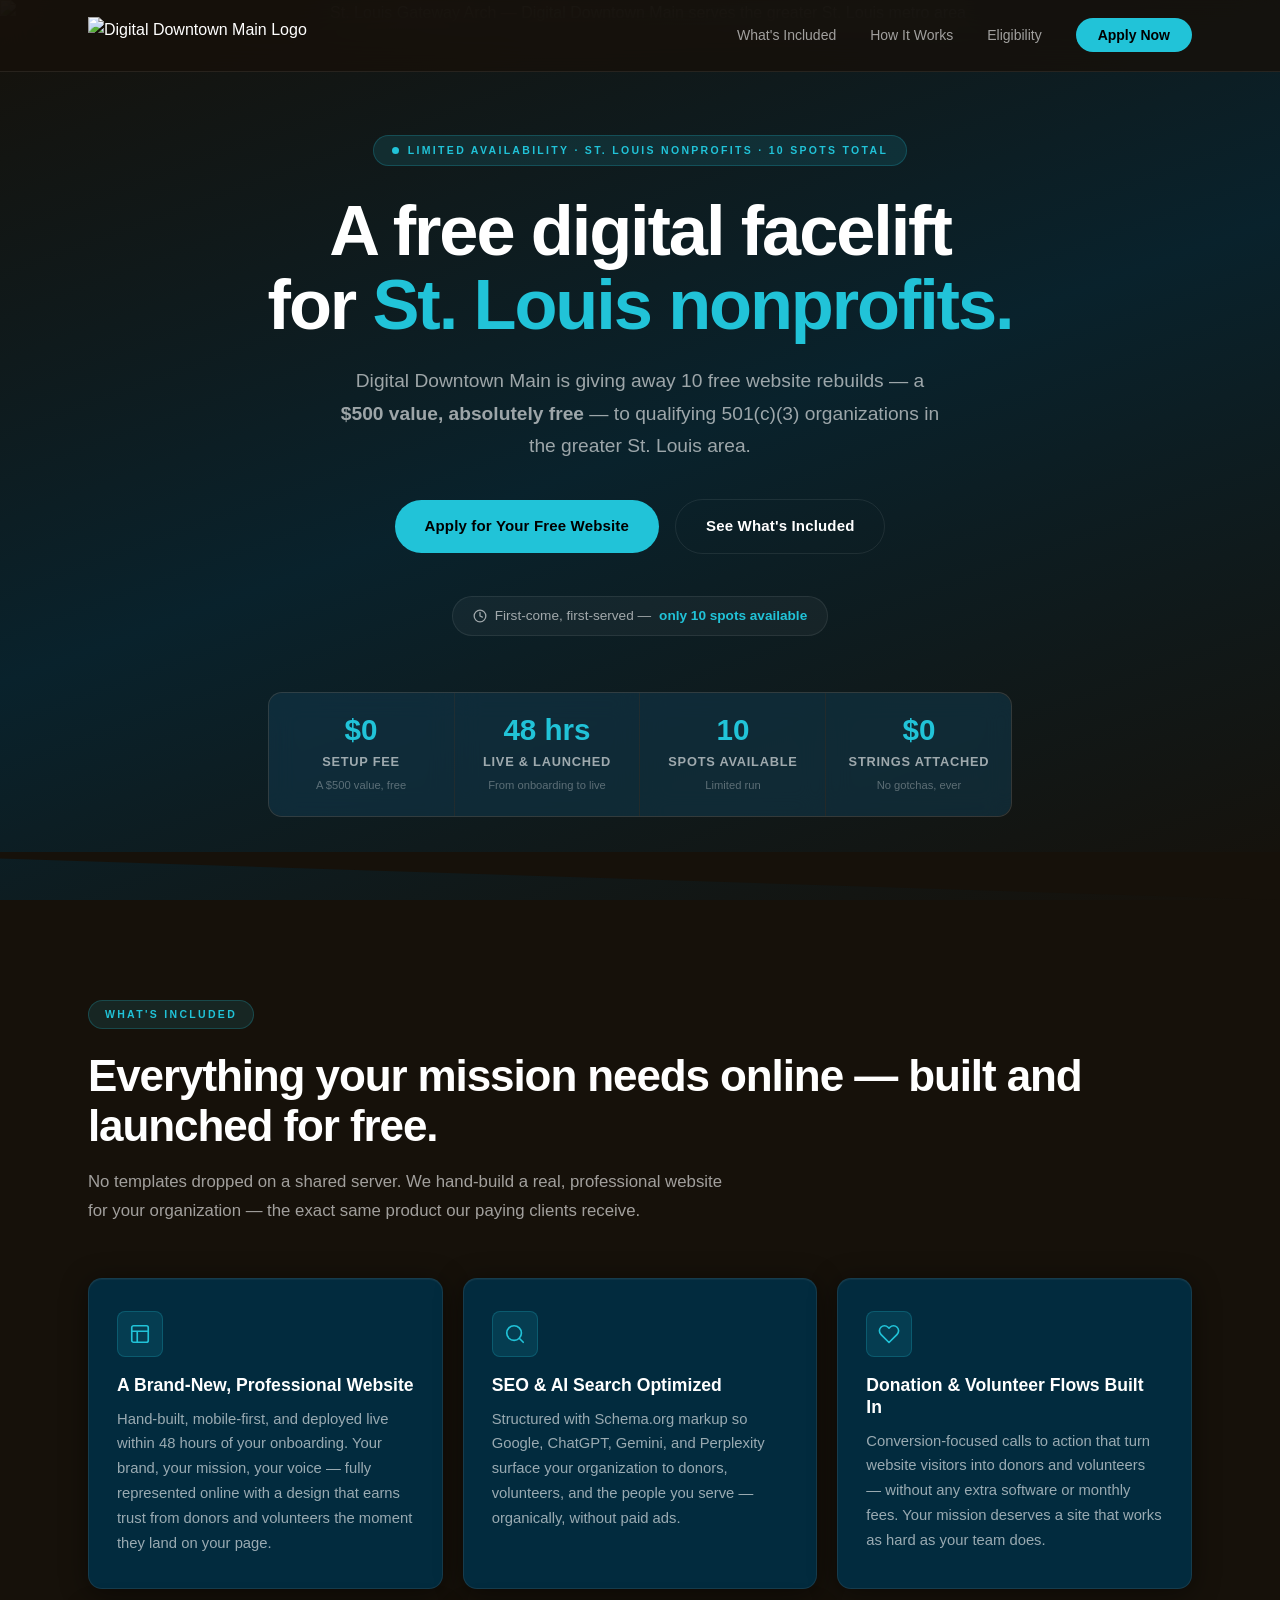
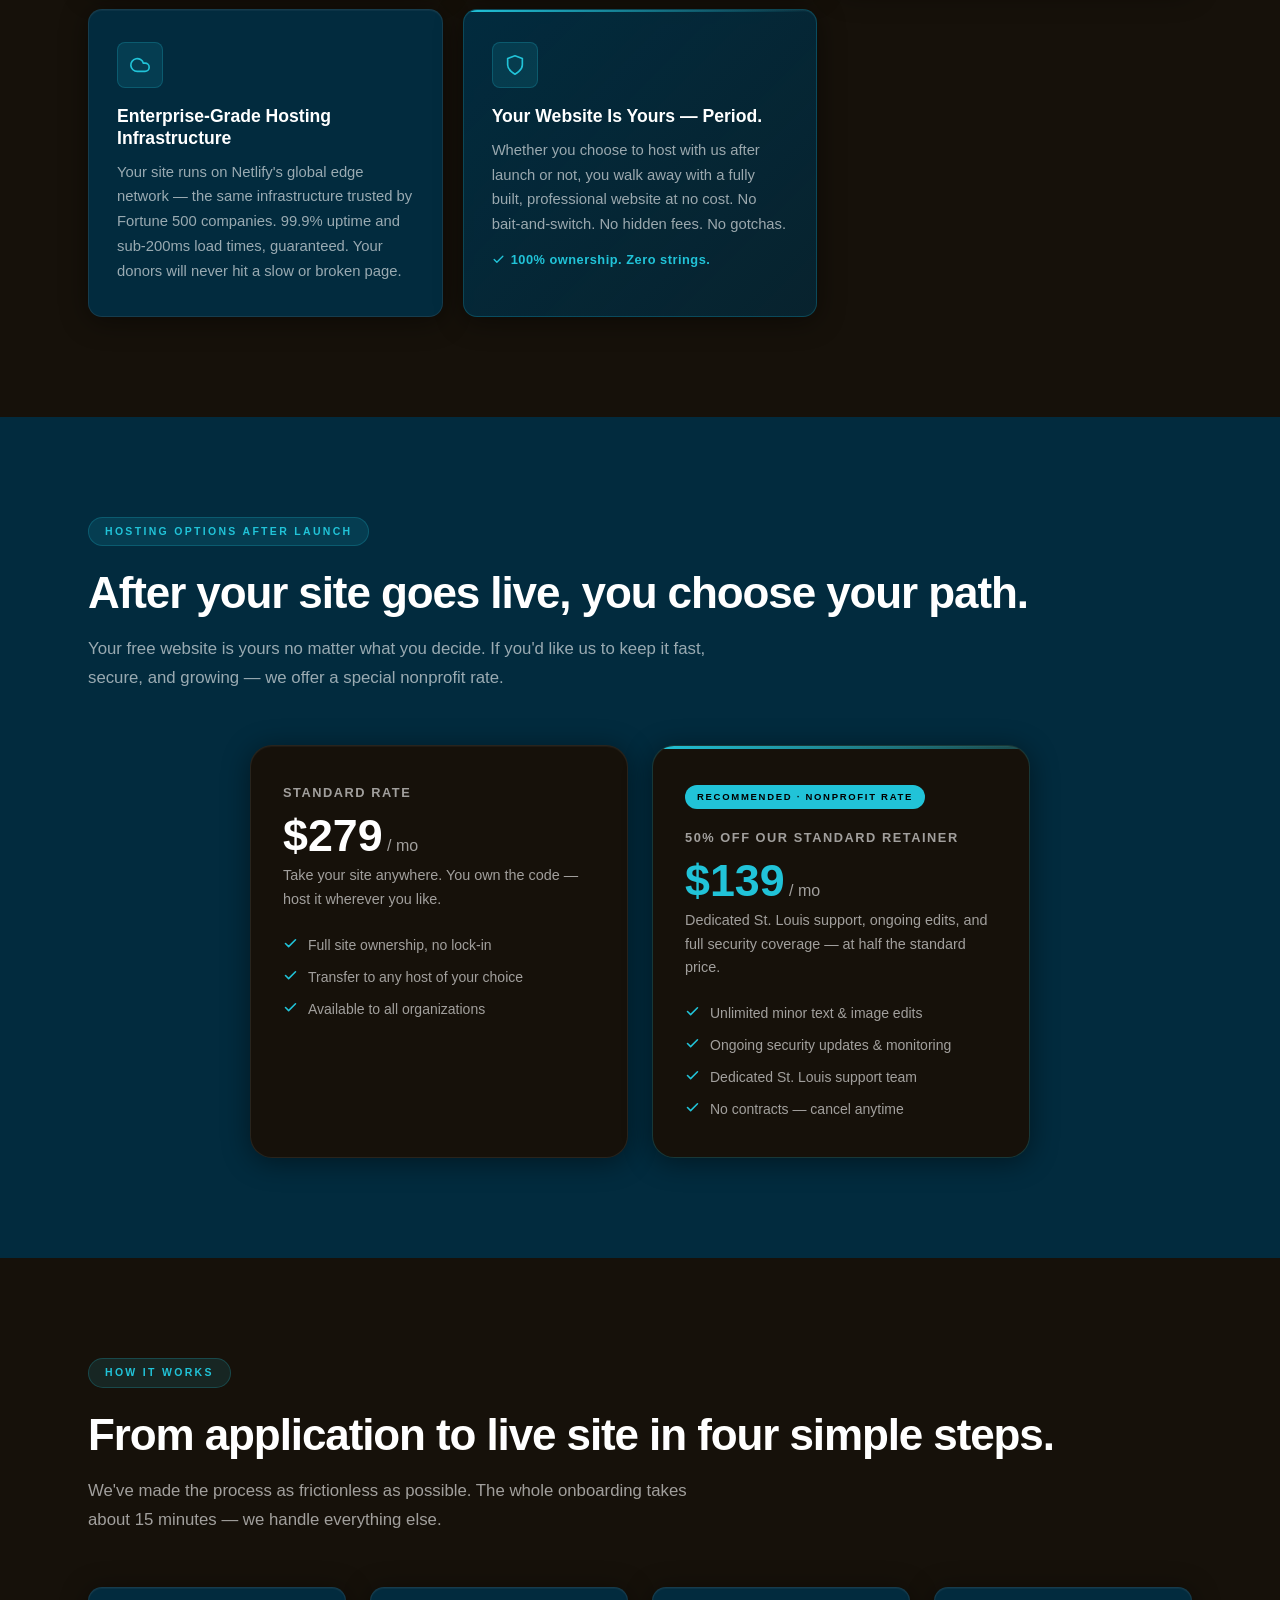
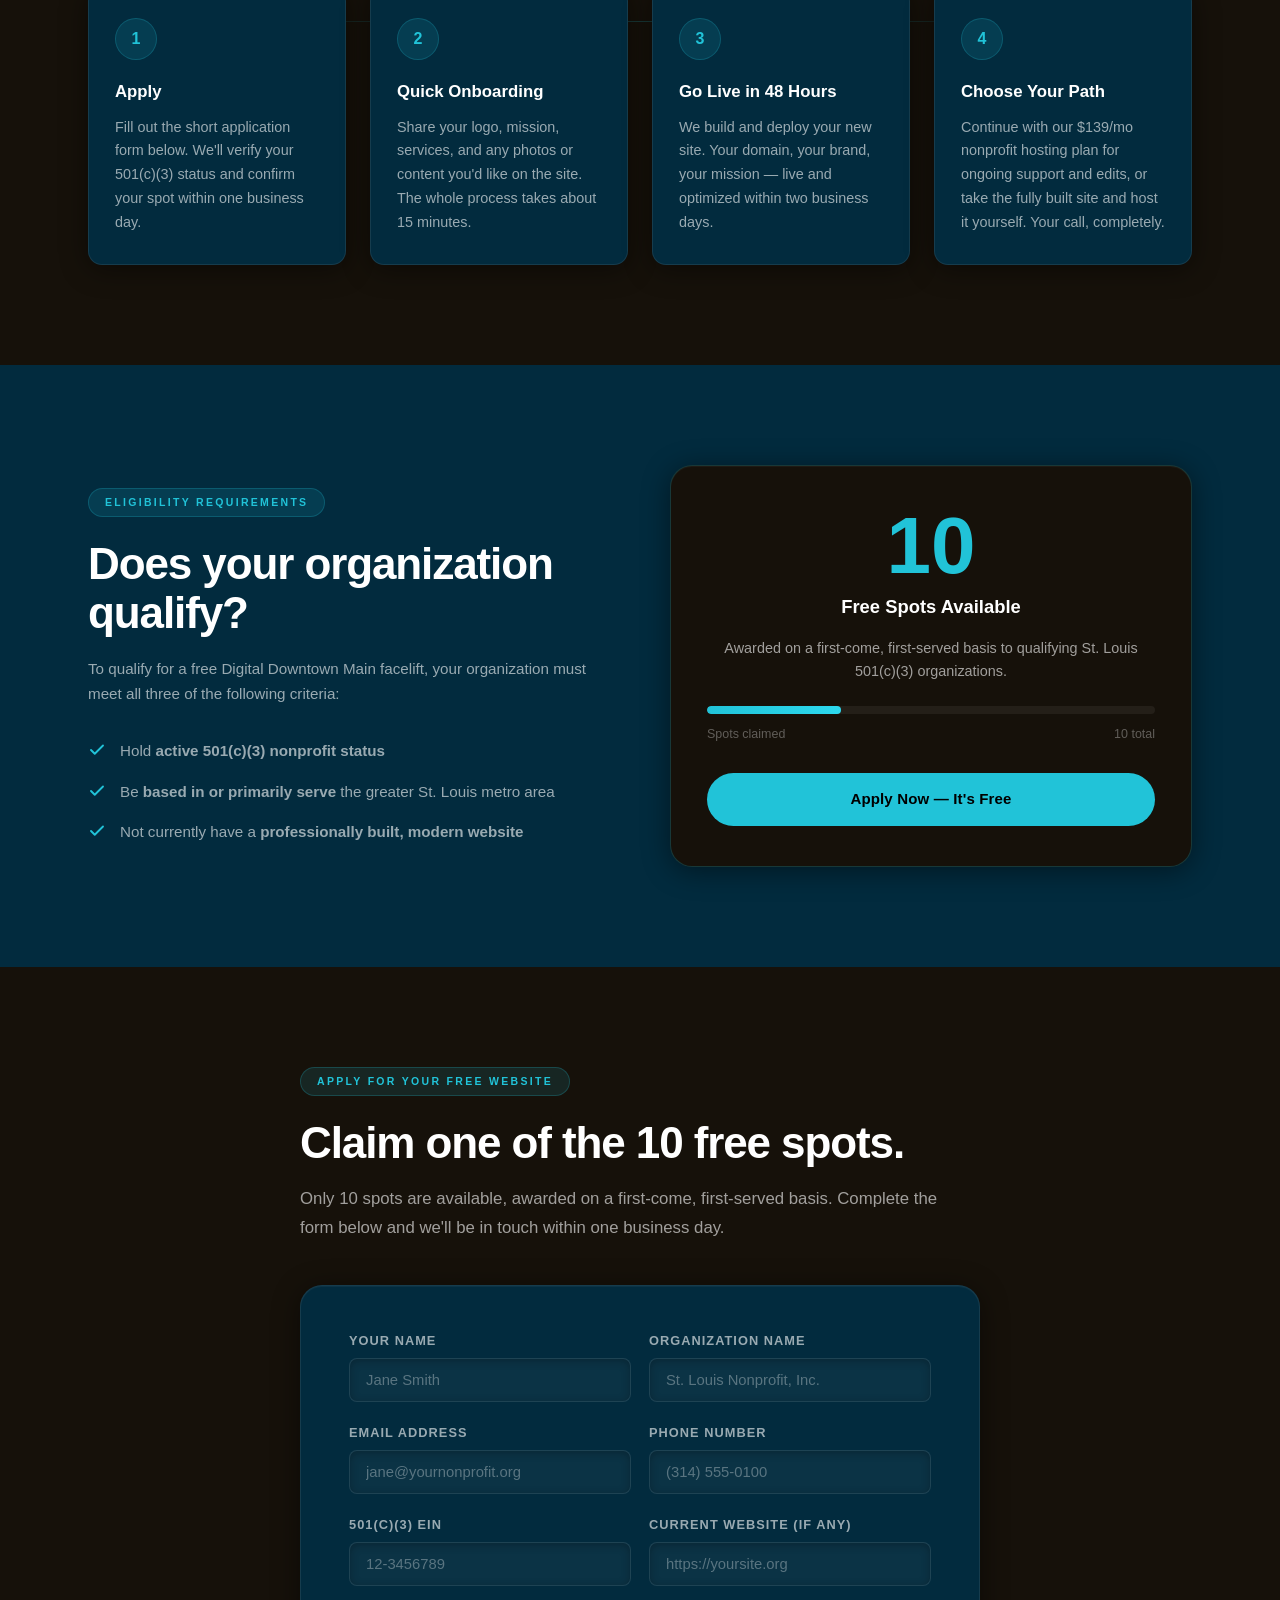
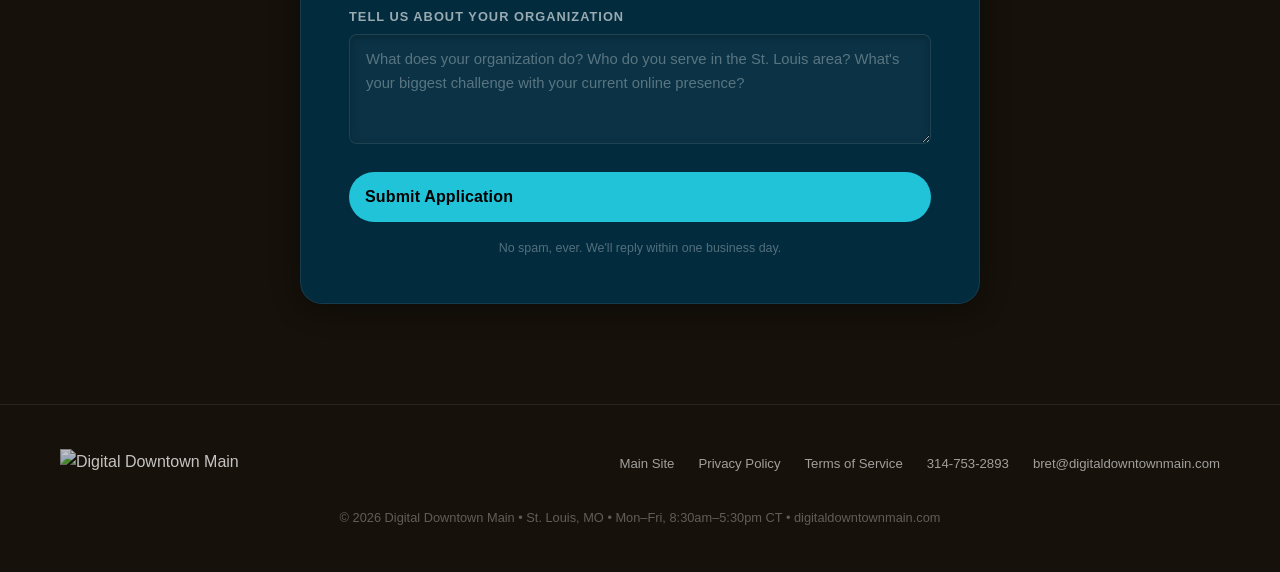
==== nonprofits/index.html @ a8ae792f "update" ====
<!DOCTYPE html>
<html lang="en">
<head>
  <meta charset="UTF-8">
  <meta name="viewport" content="width=device-width, initial-scale=1.0">
  <title>Free Website for St. Louis Nonprofits | Digital Downtown Main</title>
  <meta name="description" content="Digital Downtown Main is giving away 10 free professional website rebuilds — a $500 value — to qualifying 501(c)(3) organizations in the greater St. Louis area. Limited spots.">
  <meta name="author" content="Bret Penn, Digital Downtown Main">

  <!-- Open Graph -->
  <meta property="og:title" content="Free Website for St. Louis Nonprofits | Digital Downtown Main">
  <meta property="og:description" content="10 free professional website rebuilds for qualifying St. Louis 501(c)(3) organizations. Live in 48 hours. No strings attached.">
  <meta property="og:type" content="website">
  <meta property="og:url" content="https://www.digitaldowntownmain.com/nonprofit">

  <!-- Schema: NonprofitType -->
  <script type="application/ld+json">
  {
    "@context": "https://schema.org",
    "@type": "Offer",
    "name": "Free Website Rebuild for St. Louis Nonprofits",
    "description": "Digital Downtown Main is offering 10 free professional website rebuilds to qualifying 501(c)(3) organizations in the greater St. Louis area.",
    "price": "0.00",
    "priceCurrency": "USD",
    "availability": "https://schema.org/LimitedAvailability",
    "seller": {
      "@type": "Organization",
      "name": "Digital Downtown Main",
      "url": "https://www.digitaldowntownmain.com",
      "telephone": "314-753-2893",
      "email": "bret@digitaldowntownmain.com"
    }
  }
  </script>

  <style>
    /* ================================================================
       DIGITAL DOWNTOWN MAIN — Nonprofit Landing Page
       Aesthetic: High-End SaaS / Dark Tech Luxury
    ================================================================ */

    /* ── CUSTOM PROPERTIES ───────────────────────────────────────── */
    :root {
      --bg:              #16110a;
      --bg-card:         #022b3e;
      --accent:          #21c3d8;
      --accent-dim:      rgba(33, 195, 216, 0.12);
      --accent-glow:     rgba(33, 195, 216, 0.28);
      --accent-border:   rgba(33, 195, 216, 0.22);
      --white:           #ffffff;
      --text:            #ffffff;
      --text-muted:      rgba(255, 255, 255, 0.60);
      --text-subtle:     rgba(255, 255, 255, 0.32);
      --border:          rgba(255, 255, 255, 0.08);
      --shadow-card:     0 4px 28px rgba(0, 0, 0, 0.45), 0 1px 0 rgba(255, 255, 255, 0.04) inset;
      --shadow-hover:    0 12px 48px rgba(0, 0, 0, 0.65), 0 0 0 1px rgba(33, 195, 216, 0.18);
      --radius:          14px;
      --radius-sm:       8px;
      --radius-lg:       22px;
      --radius-pill:     100px;
      --font-heading:    'TT Norms', 'TT Norms Pro', Arial, sans-serif;
      --font-body:       'Arial MT Pro', Arial, sans-serif;
      --nav-h:           72px;
      --max-w:           1160px;
      --ease:            cubic-bezier(0.4, 0, 0.2, 1);
      --transition:      0.25s var(--ease);
    }

    /* ── RESET ──────────────────────────────────────────────────── */
    *, *::before, *::after { box-sizing: border-box; margin: 0; padding: 0; }
    html { font-size: 16px; -webkit-text-size-adjust: 100%; scroll-behavior: smooth; }
    body {
      background-color: var(--bg);
      color: var(--text);
      font-family: var(--font-body);
      line-height: 1.65;
      -webkit-font-smoothing: antialiased;
      -moz-osx-font-smoothing: grayscale;
      overflow-x: hidden;
    }
    img { display: block; max-width: 100%; height: auto; }
    a { color: inherit; text-decoration: none; }
    ul { list-style: none; }

    /* ── LAYOUT ─────────────────────────────────────────────────── */
    .container {
      width: 100%;
      max-width: var(--max-w);
      margin: 0 auto;
      padding: 0 28px;
    }

    .section-label {
      display: inline-flex;
      align-items: center;
      font-family: var(--font-body);
      font-size: 10.5px;
      font-weight: 700;
      letter-spacing: 0.22em;
      text-transform: uppercase;
      color: var(--accent);
      background: var(--accent-dim);
      border: 1px solid var(--accent-border);
      padding: 5px 16px;
      border-radius: var(--radius-pill);
      margin-bottom: 22px;
    }

    .section-heading {
      font-family: var(--font-heading);
      font-size: clamp(1.75rem, 3.5vw, 2.75rem);
      font-weight: 800;
      line-height: 1.12;
      letter-spacing: -0.025em;
      margin-bottom: 18px;
    }

    .section-intro {
      font-size: 1.05rem;
      color: var(--text-muted);
      max-width: 640px;
      line-height: 1.72;
      margin-bottom: 52px;
    }

    /* ── ANIMATIONS ─────────────────────────────────────────────── */
    .fade-in {
      opacity: 0;
      transform: translateY(30px);
      transition: opacity 0.65s var(--ease), transform 0.65s var(--ease);
    }
    .fade-in--visible { opacity: 1; transform: none; }

    /* ── BUTTONS ────────────────────────────────────────────────── */
    .btn {
      display: inline-flex;
      align-items: center;
      gap: 8px;
      font-family: var(--font-body);
      font-size: 0.94rem;
      font-weight: 700;
      letter-spacing: 0.01em;
      padding: 14px 30px;
      border-radius: var(--radius-pill);
      border: none;
      cursor: pointer;
      transition: transform var(--transition), box-shadow var(--transition), background var(--transition);
      text-decoration: none;
    }
    .btn-primary {
      background: var(--accent);
      color: #000;
    }
    .btn-primary:hover {
      background: #2dd9ef;
      transform: translateY(-2px);
      box-shadow: 0 8px 32px rgba(33, 195, 216, 0.45);
    }
    .btn-ghost {
      background: transparent;
      color: var(--white);
      border: 1px solid var(--border);
    }
    .btn-ghost:hover {
      border-color: var(--accent-border);
      background: var(--accent-dim);
      transform: translateY(-2px);
    }

    /* ══════════════════════════════════════════════════════════════
       NAVIGATION
    ══════════════════════════════════════════════════════════════ */
    .nav {
      position: fixed;
      top: 0;
      left: 0;
      right: 0;
      z-index: 900;
      height: var(--nav-h);
      background: rgba(22, 17, 10, 0.82);
      backdrop-filter: blur(18px);
      -webkit-backdrop-filter: blur(18px);
      border-bottom: 1px solid var(--border);
      transition: background var(--transition);
    }
    .nav-inner {
      max-width: var(--max-w);
      margin: 0 auto;
      padding: 0 28px;
      height: 100%;
      display: flex;
      align-items: center;
      justify-content: space-between;
      gap: 24px;
    }
    .nav-logo { display: flex; align-items: center; }
    .logo-img { height: 38px; width: auto; }
    .nav-links {
      display: flex;
      align-items: center;
      gap: 34px;
    }
    .nav-links a {
      font-size: 0.875rem;
      font-weight: 500;
      color: var(--text-muted);
      transition: color var(--transition);
    }
    .nav-links a:hover { color: var(--white); }
    .nav-links .nav-cta {
      background: var(--accent);
      color: #000;
      font-weight: 700;
      padding: 9px 22px;
      border-radius: var(--radius-pill);
      font-size: 0.875rem;
      transition: background var(--transition), box-shadow var(--transition), transform var(--transition);
    }
    .nav-links .nav-cta:hover {
      background: #2dd9ef;
      transform: translateY(-1px);
      box-shadow: 0 4px 18px rgba(33, 195, 216, 0.4);
    }
    .nav-toggle {
      display: none;
      flex-direction: column;
      gap: 5px;
      background: none;
      border: none;
      cursor: pointer;
      padding: 4px;
    }
    .nav-toggle span {
      display: block;
      width: 24px;
      height: 2px;
      background: var(--white);
      border-radius: 2px;
      transition: transform var(--transition), opacity var(--transition);
    }

    /* ══════════════════════════════════════════════════════════════
       HERO
    ══════════════════════════════════════════════════════════════ */
    .hero {
      position: relative;
      min-height: 100svh;
      display: flex;
      align-items: center;
      justify-content: center;
      text-align: center;
      padding: calc(var(--nav-h) + 60px) 28px 80px;
      overflow: hidden;
    }
    .hero-bg {
      position: absolute;
      inset: 0;
      z-index: 0;
    }
    .hero-img {
      width: 100%;
      height: 100%;
      object-fit: cover;
      object-position: center 30%;
    }
    .hero-overlay {
      position: absolute;
      inset: 0;
      background: linear-gradient(
        160deg,
        rgba(22, 17, 10, 0.78) 0%,
        rgba(2, 43, 62, 0.65) 50%,
        rgba(22, 17, 10, 0.90) 100%
      );
    }
    .hero-content {
      position: relative;
      z-index: 1;
      max-width: 820px;
      margin: 0 auto;
    }
    .hero-badge {
      display: inline-flex;
      align-items: center;
      font-size: 10.5px;
      font-weight: 700;
      letter-spacing: 0.22em;
      text-transform: uppercase;
      color: var(--accent);
      background: var(--accent-dim);
      border: 1px solid var(--accent-border);
      padding: 6px 18px;
      border-radius: var(--radius-pill);
      margin-bottom: 28px;
    }
    /* Pulsing dot before badge */
    .hero-badge::before {
      content: '';
      display: inline-block;
      width: 7px;
      height: 7px;
      background: var(--accent);
      border-radius: 50%;
      margin-right: 9px;
      animation: pulse 2s ease-in-out infinite;
    }
    @keyframes pulse {
      0%, 100% { opacity: 1; transform: scale(1); }
      50% { opacity: 0.45; transform: scale(0.75); }
    }
    .hero-headline {
      font-family: var(--font-heading);
      font-size: clamp(2.4rem, 6vw, 4.4rem);
      font-weight: 900;
      line-height: 1.06;
      letter-spacing: -0.03em;
      margin-bottom: 22px;
    }
    .hero-headline .accent { color: var(--accent); }
    .hero-sub {
      font-size: clamp(1rem, 1.8vw, 1.2rem);
      color: var(--text-muted);
      line-height: 1.7;
      max-width: 600px;
      margin: 0 auto 36px;
    }
    .hero-actions {
      display: flex;
      align-items: center;
      justify-content: center;
      gap: 16px;
      flex-wrap: wrap;
      margin-bottom: 42px;
    }
    .hero-availability {
      display: inline-flex;
      align-items: center;
      gap: 8px;
      font-size: 0.85rem;
      color: var(--text-muted);
      background: rgba(255,255,255,0.04);
      border: 1px solid var(--border);
      padding: 8px 20px;
      border-radius: var(--radius-pill);
    }
    .hero-availability strong { color: var(--accent); }

    /* Stat bar inside hero */
    .hero-stats {
      display: grid;
      grid-template-columns: repeat(4, 1fr);
      gap: 1px;
      background: var(--border);
      border: 1px solid var(--border);
      border-radius: var(--radius);
      overflow: hidden;
      margin-top: 56px;
      max-width: 860px;
      margin-left: auto;
      margin-right: auto;
    }
    .hero-stat {
      background: rgba(2, 43, 62, 0.55);
      backdrop-filter: blur(12px);
      padding: 22px 18px;
      text-align: center;
    }
    .hero-stat-value {
      font-family: var(--font-heading);
      font-size: 1.85rem;
      font-weight: 900;
      color: var(--accent);
      line-height: 1;
      margin-bottom: 6px;
    }
    .hero-stat-label {
      font-size: 0.8rem;
      font-weight: 700;
      letter-spacing: 0.06em;
      text-transform: uppercase;
      color: var(--text-muted);
    }
    .hero-stat-note {
      font-size: 0.7rem;
      color: var(--text-subtle);
      margin-top: 4px;
    }

    /* Shape divider */
    .shape-divider-bottom {
      position: absolute;
      bottom: 0;
      left: 0;
      width: 100%;
      overflow: hidden;
      line-height: 0;
      z-index: 1;
    }
    .shape-divider-bottom svg { display: block; width: 100%; height: 48px; }
    .shape-fill { fill: var(--bg); }

    /* ══════════════════════════════════════════════════════════════
       WHAT'S INCLUDED
    ══════════════════════════════════════════════════════════════ */
    .included {
      padding: 100px 0;
      background: var(--bg);
    }
    .included-grid {
      display: grid;
      grid-template-columns: repeat(auto-fit, minmax(300px, 1fr));
      gap: 20px;
      margin-top: 52px;
    }
    .included-card {
      background: var(--bg-card);
      border: 1px solid var(--border);
      border-radius: var(--radius);
      padding: 32px 28px;
      box-shadow: var(--shadow-card);
      transition: transform var(--transition), box-shadow var(--transition), border-color var(--transition);
    }
    .included-card:hover {
      transform: translateY(-4px);
      box-shadow: var(--shadow-hover);
      border-color: var(--accent-border);
    }
    .included-card--featured {
      border-color: var(--accent-border);
      background: linear-gradient(135deg, rgba(2,43,62,1) 0%, rgba(2,43,62,0.7) 100%);
      position: relative;
      overflow: hidden;
    }
    .included-card--featured::before {
      content: '';
      position: absolute;
      top: 0;
      left: 0;
      right: 0;
      height: 2px;
      background: linear-gradient(90deg, var(--accent), transparent);
    }
    .card-icon {
      width: 46px;
      height: 46px;
      background: var(--accent-dim);
      border: 1px solid var(--accent-border);
      border-radius: var(--radius-sm);
      display: flex;
      align-items: center;
      justify-content: center;
      color: var(--accent);
      margin-bottom: 18px;
    }
    .included-card h3 {
      font-family: var(--font-heading);
      font-size: 1.1rem;
      font-weight: 700;
      margin-bottom: 10px;
      line-height: 1.25;
    }
    .included-card p {
      font-size: 0.925rem;
      color: var(--text-muted);
      line-height: 1.68;
    }
    .yours-note {
      display: inline-flex;
      align-items: center;
      gap: 6px;
      font-size: 0.8rem;
      font-weight: 700;
      color: var(--accent);
      margin-top: 12px;
      letter-spacing: 0.04em;
    }

    /* ══════════════════════════════════════════════════════════════
       HOSTING OPTIONS (AFTER LAUNCH)
    ══════════════════════════════════════════════════════════════ */
    .hosting {
      padding: 100px 0;
      background: var(--bg-card);
      position: relative;
    }
    .hosting-grid {
      display: grid;
      grid-template-columns: 1fr 1fr;
      gap: 24px;
      max-width: 780px;
      margin: 52px auto 0;
    }
    .hosting-card {
      background: var(--bg);
      border: 1px solid var(--border);
      border-radius: var(--radius-lg);
      padding: 36px 32px;
      box-shadow: var(--shadow-card);
      transition: transform var(--transition), box-shadow var(--transition), border-color var(--transition);
    }
    .hosting-card:hover {
      transform: translateY(-4px);
      box-shadow: var(--shadow-hover);
    }
    .hosting-card--recommended {
      border-color: var(--accent-border);
      position: relative;
      overflow: hidden;
    }
    .hosting-card--recommended::before {
      content: '';
      position: absolute;
      top: 0; left: 0; right: 0;
      height: 3px;
      background: linear-gradient(90deg, var(--accent), rgba(33,195,216,0.3));
    }
    .hosting-badge {
      display: inline-flex;
      align-items: center;
      font-size: 9.5px;
      font-weight: 700;
      letter-spacing: 0.18em;
      text-transform: uppercase;
      color: #000;
      background: var(--accent);
      padding: 4px 12px;
      border-radius: var(--radius-pill);
      margin-bottom: 18px;
    }
    .hosting-card-type {
      font-size: 0.8rem;
      font-weight: 700;
      letter-spacing: 0.12em;
      text-transform: uppercase;
      color: var(--text-muted);
      margin-bottom: 10px;
    }
    .hosting-price {
      font-family: var(--font-heading);
      font-size: 2.8rem;
      font-weight: 900;
      line-height: 1;
      margin-bottom: 6px;
    }
    .hosting-price span {
      font-size: 1rem;
      font-weight: 500;
      color: var(--text-muted);
    }
    .hosting-desc {
      font-size: 0.9rem;
      color: var(--text-muted);
      line-height: 1.65;
      margin-bottom: 22px;
    }
    .hosting-features {
      display: flex;
      flex-direction: column;
      gap: 9px;
    }
    .hosting-feature {
      display: flex;
      align-items: flex-start;
      gap: 10px;
      font-size: 0.875rem;
      color: var(--text-muted);
    }
    .hosting-feature svg { flex-shrink: 0; margin-top: 2px; color: var(--accent); }

    /* ══════════════════════════════════════════════════════════════
       HOW IT WORKS
    ══════════════════════════════════════════════════════════════ */
    .how-it-works {
      padding: 100px 0;
      background: var(--bg);
    }
    .steps-grid {
      display: grid;
      grid-template-columns: repeat(auto-fit, minmax(240px, 1fr));
      gap: 24px;
      margin-top: 52px;
      position: relative;
    }
    /* Connector line between steps */
    .steps-grid::before {
      content: '';
      position: absolute;
      top: 34px;
      left: 10%;
      right: 10%;
      height: 1px;
      background: linear-gradient(90deg, transparent, var(--accent-border), var(--accent-border), transparent);
      z-index: 0;
    }
    .step-card {
      background: var(--bg-card);
      border: 1px solid var(--border);
      border-radius: var(--radius);
      padding: 30px 26px;
      box-shadow: var(--shadow-card);
      position: relative;
      z-index: 1;
      transition: transform var(--transition), box-shadow var(--transition), border-color var(--transition);
    }
    .step-card:hover {
      transform: translateY(-4px);
      box-shadow: var(--shadow-hover);
      border-color: var(--accent-border);
    }
    .step-number {
      width: 42px;
      height: 42px;
      background: var(--accent-dim);
      border: 1px solid var(--accent-border);
      border-radius: 50%;
      display: flex;
      align-items: center;
      justify-content: center;
      font-family: var(--font-heading);
      font-size: 1rem;
      font-weight: 900;
      color: var(--accent);
      margin-bottom: 18px;
    }
    .step-card h3 {
      font-family: var(--font-heading);
      font-size: 1.05rem;
      font-weight: 700;
      margin-bottom: 10px;
    }
    .step-card p {
      font-size: 0.9rem;
      color: var(--text-muted);
      line-height: 1.65;
    }

    /* ══════════════════════════════════════════════════════════════
       ELIGIBILITY
    ══════════════════════════════════════════════════════════════ */
    .eligibility {
      padding: 100px 0;
      background: var(--bg-card);
    }
    .eligibility-inner {
      display: grid;
      grid-template-columns: 1fr 1fr;
      gap: 60px;
      align-items: center;
    }
    .eligibility-list {
      display: flex;
      flex-direction: column;
      gap: 16px;
      margin-top: 32px;
    }
    .eligibility-item {
      display: flex;
      align-items: flex-start;
      gap: 14px;
      font-size: 0.95rem;
      line-height: 1.6;
      color: var(--text-muted);
    }
    .eligibility-item svg { flex-shrink: 0; margin-top: 2px; color: var(--accent); }
    .eligibility-callout {
      background: var(--bg);
      border: 1px solid var(--accent-border);
      border-radius: var(--radius-lg);
      padding: 40px 36px;
      box-shadow: var(--shadow-card);
      text-align: center;
    }
    .eligibility-callout .big-number {
      font-family: var(--font-heading);
      font-size: 5rem;
      font-weight: 900;
      color: var(--accent);
      line-height: 1;
      margin-bottom: 6px;
    }
    .eligibility-callout .big-label {
      font-size: 1.15rem;
      font-weight: 700;
      margin-bottom: 14px;
    }
    .eligibility-callout .big-sub {
      font-size: 0.9rem;
      color: var(--text-muted);
      line-height: 1.65;
    }
    .spots-bar {
      background: rgba(255,255,255,0.06);
      border-radius: var(--radius-pill);
      height: 8px;
      margin: 22px 0 10px;
      overflow: hidden;
    }
    .spots-bar-fill {
      height: 100%;
      width: 30%;
      background: linear-gradient(90deg, var(--accent), #2dd9ef);
      border-radius: var(--radius-pill);
    }
    .spots-bar-label {
      font-size: 0.78rem;
      color: var(--text-subtle);
      display: flex;
      justify-content: space-between;
    }

    /* ══════════════════════════════════════════════════════════════
       APPLICATION FORM
    ══════════════════════════════════════════════════════════════ */
    .apply {
      padding: 100px 0;
      background: var(--bg);
    }
    .apply-inner {
      max-width: 680px;
      margin: 0 auto;
    }
    .apply-form {
      background: var(--bg-card);
      border: 1px solid var(--border);
      border-radius: var(--radius-lg);
      padding: 44px 48px;
      box-shadow: var(--shadow-card);
      margin-top: 42px;
    }
    .form-row {
      display: grid;
      grid-template-columns: 1fr 1fr;
      gap: 18px;
    }
    .form-group {
      display: flex;
      flex-direction: column;
      gap: 7px;
      margin-bottom: 20px;
    }
    .form-group.full { grid-column: 1 / -1; }
    .form-label {
      font-size: 0.8rem;
      font-weight: 700;
      letter-spacing: 0.08em;
      text-transform: uppercase;
      color: var(--text-muted);
    }
    .form-input, .form-textarea {
      background: rgba(255, 255, 255, 0.04);
      border: 1px solid var(--border);
      border-radius: var(--radius-sm);
      padding: 13px 16px;
      font-family: var(--font-body);
      font-size: 0.925rem;
      color: var(--text);
      width: 100%;
      transition: border-color var(--transition), box-shadow var(--transition);
      box-shadow: inset 0 2px 8px rgba(0,0,0,0.25);
      outline: none;
    }
    .form-input::placeholder, .form-textarea::placeholder { color: var(--text-subtle); }
    .form-input:focus, .form-textarea:focus {
      border-color: var(--accent-border);
      box-shadow: inset 0 2px 8px rgba(0,0,0,0.25), 0 0 0 3px rgba(33,195,216,0.12);
    }
    .form-textarea {
      resize: vertical;
      min-height: 110px;
      line-height: 1.6;
    }
    .form-submit {
      width: 100%;
      padding: 16px;
      font-size: 1rem;
      font-weight: 800;
      margin-top: 8px;
    }
    .form-disclaimer {
      font-size: 0.78rem;
      color: var(--text-subtle);
      text-align: center;
      margin-top: 16px;
    }

    /* ══════════════════════════════════════════════════════════════
       FOOTER
    ══════════════════════════════════════════════════════════════ */
    .footer {
      background: var(--bg);
      border-top: 1px solid var(--border);
      padding: 44px 28px;
    }
    .footer-inner {
      max-width: var(--max-w);
      margin: 0 auto;
      display: flex;
      align-items: center;
      justify-content: space-between;
      flex-wrap: wrap;
      gap: 18px;
    }
    .footer-logo img { height: 30px; width: auto; opacity: 0.75; }
    .footer-links {
      display: flex;
      align-items: center;
      gap: 24px;
      flex-wrap: wrap;
    }
    .footer-links a {
      font-size: 0.825rem;
      color: var(--text-muted);
      transition: color var(--transition);
    }
    .footer-links a:hover { color: var(--accent); }
    .footer-copy {
      font-size: 0.8rem;
      color: var(--text-subtle);
      text-align: center;
      width: 100%;
      margin-top: 10px;
    }
    .footer-copy a {
      color: var(--text-subtle);
      transition: color var(--transition);
    }
    .footer-copy a:hover { color: var(--accent); }

    /* ══════════════════════════════════════════════════════════════
       RESPONSIVE
    ══════════════════════════════════════════════════════════════ */
    @media (max-width: 860px) {
      .hero-stats { grid-template-columns: repeat(2, 1fr); }
      .hosting-grid { grid-template-columns: 1fr; max-width: 480px; }
      .eligibility-inner { grid-template-columns: 1fr; }
      .eligibility-callout { order: -1; }
      .steps-grid::before { display: none; }
    }

    @media (max-width: 640px) {
      .nav-links { display: none; }
      .nav-toggle { display: flex; }
      .nav-links.is-open {
        display: flex;
        flex-direction: column;
        position: absolute;
        top: var(--nav-h);
        left: 0;
        right: 0;
        background: rgba(22, 17, 10, 0.97);
        padding: 20px 28px;
        border-bottom: 1px solid var(--border);
        gap: 18px;
      }
      .hero-stats { grid-template-columns: repeat(2, 1fr); }
      .apply-form { padding: 32px 24px; }
      .form-row { grid-template-columns: 1fr; }
      .included-grid { grid-template-columns: 1fr; }
      .footer-inner { flex-direction: column; align-items: flex-start; }
    }

    @media (max-width: 420px) {
      .hero-stats { grid-template-columns: 1fr 1fr; }
    }
  </style>
</head>
<body>

  <!-- ===================== NAVIGATION ===================== -->
  <nav class="nav" id="nav">
    <div class="nav-inner">
      <a href="index.html" class="nav-logo" aria-label="Digital Downtown Main Home">
        <img src="Digital Down no BG.svg" alt="Digital Downtown Main Logo" class="logo-img">
      </a>
      <ul class="nav-links" role="list" id="nav-links">
        <li><a href="#included">What's Included</a></li>
        <li><a href="#how-it-works">How It Works</a></li>
        <li><a href="#eligibility">Eligibility</a></li>
        <li><a href="#apply" class="nav-cta">Apply Now</a></li>
      </ul>
      <button class="nav-toggle" aria-label="Toggle navigation menu" aria-expanded="false" id="nav-toggle">
        <span></span><span></span><span></span>
      </button>
    </div>
  </nav>


  <!-- ===================== 1. HERO ===================== -->
  <section class="hero" id="hero" aria-label="Hero">
    <div class="hero-bg" aria-hidden="true">
      <img src="Hero Banner Arch Photo.jpg" alt="St. Louis Gateway Arch — Digital Downtown Main serves the greater St. Louis metro area" class="hero-img">
      <div class="hero-overlay"></div>
    </div>
    <div class="hero-content">
      <div class="hero-badge">Limited Availability · St. Louis Nonprofits · 10 Spots Total</div>
      <h1 class="hero-headline">
        A free digital facelift<br>for <span class="accent">St. Louis nonprofits.</span>
      </h1>
      <p class="hero-sub">
        Digital Downtown Main is giving away 10 free website rebuilds — a <strong>$500 value, absolutely free</strong> — to qualifying 501(c)(3) organizations in the greater St. Louis area.
      </p>
      <div class="hero-actions">
        <a href="#apply" class="btn btn-primary">Apply for Your Free Website</a>
        <a href="#included" class="btn btn-ghost">See What's Included</a>
      </div>
      <div class="hero-availability">
        <svg width="14" height="14" viewBox="0 0 24 24" fill="none" stroke="currentColor" stroke-width="2.2" stroke-linecap="round" stroke-linejoin="round"><circle cx="12" cy="12" r="10"/><polyline points="12 6 12 12 16 14"/></svg>
        First-come, first-served &mdash; <strong>only 10 spots available</strong>
      </div>

      <div class="hero-stats">
        <div class="hero-stat">
          <div class="hero-stat-value">$0</div>
          <div class="hero-stat-label">Setup Fee</div>
          <div class="hero-stat-note">A $500 value, free</div>
        </div>
        <div class="hero-stat">
          <div class="hero-stat-value">48 hrs</div>
          <div class="hero-stat-label">Live & Launched</div>
          <div class="hero-stat-note">From onboarding to live</div>
        </div>
        <div class="hero-stat">
          <div class="hero-stat-value">10</div>
          <div class="hero-stat-label">Spots Available</div>
          <div class="hero-stat-note">Limited run</div>
        </div>
        <div class="hero-stat">
          <div class="hero-stat-value">$0</div>
          <div class="hero-stat-label">Strings Attached</div>
          <div class="hero-stat-note">No gotchas, ever</div>
        </div>
      </div>
    </div>

    <div class="shape-divider-bottom" aria-hidden="true">
      <svg data-name="Layer 1" xmlns="http://www.w3.org/2000/svg" viewBox="0 0 1200 120" preserveAspectRatio="none">
        <path d="M1200 120L0 16.48 0 0 1200 0 1200 120z" class="shape-fill"></path>
      </svg>
    </div>
  </section>


  <!-- ===================== 2. WHAT'S INCLUDED ===================== -->
  <section class="included" id="included" aria-labelledby="included-heading">
    <div class="container">
      <div class="section-label">What's Included</div>
      <h2 class="section-heading" id="included-heading">Everything your mission needs online — built and launched for free.</h2>
      <p class="section-intro">No templates dropped on a shared server. We hand-build a real, professional website for your organization — the exact same product our paying clients receive.</p>

      <div class="included-grid">

        <div class="included-card fade-in">
          <div class="card-icon" aria-hidden="true">
            <svg width="22" height="22" viewBox="0 0 24 24" fill="none" stroke="currentColor" stroke-width="1.8" stroke-linecap="round" stroke-linejoin="round"><rect x="3" y="3" width="18" height="18" rx="2"/><path d="M3 9h18M9 21V9"/></svg>
          </div>
          <h3>A Brand-New, Professional Website</h3>
          <p>Hand-built, mobile-first, and deployed live within 48 hours of your onboarding. Your brand, your mission, your voice — fully represented online with a design that earns trust from donors and volunteers the moment they land on your page.</p>
        </div>

        <div class="included-card fade-in">
          <div class="card-icon" aria-hidden="true">
            <svg width="22" height="22" viewBox="0 0 24 24" fill="none" stroke="currentColor" stroke-width="1.8" stroke-linecap="round" stroke-linejoin="round"><circle cx="11" cy="11" r="8"/><path d="m21 21-4.35-4.35"/></svg>
          </div>
          <h3>SEO &amp; AI Search Optimized</h3>
          <p>Structured with Schema.org markup so Google, ChatGPT, Gemini, and Perplexity surface your organization to donors, volunteers, and the people you serve — organically, without paid ads.</p>
        </div>

        <div class="included-card fade-in">
          <div class="card-icon" aria-hidden="true">
            <svg width="22" height="22" viewBox="0 0 24 24" fill="none" stroke="currentColor" stroke-width="1.8" stroke-linecap="round" stroke-linejoin="round"><path d="M20.84 4.61a5.5 5.5 0 0 0-7.78 0L12 5.67l-1.06-1.06a5.5 5.5 0 0 0-7.78 7.78l1.06 1.06L12 21.23l7.78-7.78 1.06-1.06a5.5 5.5 0 0 0 0-7.78z"/></svg>
          </div>
          <h3>Donation &amp; Volunteer Flows Built In</h3>
          <p>Conversion-focused calls to action that turn website visitors into donors and volunteers — without any extra software or monthly fees. Your mission deserves a site that works as hard as your team does.</p>
        </div>

        <div class="included-card fade-in">
          <div class="card-icon" aria-hidden="true">
            <svg width="22" height="22" viewBox="0 0 24 24" fill="none" stroke="currentColor" stroke-width="1.8" stroke-linecap="round" stroke-linejoin="round"><path d="M17.5 19H9a7 7 0 1 1 6.71-9h1.79a4.5 4.5 0 1 1 0 9Z"/></svg>
          </div>
          <h3>Enterprise-Grade Hosting Infrastructure</h3>
          <p>Your site runs on Netlify's global edge network — the same infrastructure trusted by Fortune 500 companies. 99.9% uptime and sub-200ms load times, guaranteed. Your donors will never hit a slow or broken page.</p>
        </div>

        <div class="included-card included-card--featured fade-in">
          <div class="card-icon" aria-hidden="true">
            <svg width="22" height="22" viewBox="0 0 24 24" fill="none" stroke="currentColor" stroke-width="1.8" stroke-linecap="round" stroke-linejoin="round"><path d="M12 22s8-4 8-10V5l-8-3-8 3v7c0 6 8 10 8 10z"/></svg>
          </div>
          <h3>Your Website Is Yours — Period.</h3>
          <p>Whether you choose to host with us after launch or not, you walk away with a fully built, professional website at no cost. No bait-and-switch. No hidden fees. No gotchas.</p>
          <div class="yours-note">
            <svg width="13" height="13" viewBox="0 0 24 24" fill="none" stroke="currentColor" stroke-width="2.5" stroke-linecap="round" stroke-linejoin="round"><polyline points="20 6 9 17 4 12"/></svg>
            100% ownership. Zero strings.
          </div>
        </div>

      </div>
    </div>
  </section>


  <!-- ===================== 3. HOSTING OPTIONS ===================== -->
  <section class="hosting" id="hosting" aria-labelledby="hosting-heading">
    <div class="container">
      <div class="section-label">Hosting Options After Launch</div>
      <h2 class="section-heading" id="hosting-heading">After your site goes live, you choose your path.</h2>
      <p class="section-intro">Your free website is yours no matter what you decide. If you'd like us to keep it fast, secure, and growing — we offer a special nonprofit rate.</p>

      <div class="hosting-grid">

        <div class="hosting-card fade-in">
          <div class="hosting-card-type">Standard Rate</div>
          <div class="hosting-price">$279<span> / mo</span></div>
          <p class="hosting-desc">Take your site anywhere. You own the code — host it wherever you like.</p>
          <ul class="hosting-features">
            <li class="hosting-feature">
              <svg width="15" height="15" viewBox="0 0 24 24" fill="none" stroke="currentColor" stroke-width="2.5" stroke-linecap="round" stroke-linejoin="round"><polyline points="20 6 9 17 4 12"/></svg>
              Full site ownership, no lock-in
            </li>
            <li class="hosting-feature">
              <svg width="15" height="15" viewBox="0 0 24 24" fill="none" stroke="currentColor" stroke-width="2.5" stroke-linecap="round" stroke-linejoin="round"><polyline points="20 6 9 17 4 12"/></svg>
              Transfer to any host of your choice
            </li>
            <li class="hosting-feature">
              <svg width="15" height="15" viewBox="0 0 24 24" fill="none" stroke="currentColor" stroke-width="2.5" stroke-linecap="round" stroke-linejoin="round"><polyline points="20 6 9 17 4 12"/></svg>
              Available to all organizations
            </li>
          </ul>
        </div>

        <div class="hosting-card hosting-card--recommended fade-in">
          <div class="hosting-badge">Recommended · Nonprofit Rate</div>
          <div class="hosting-card-type">50% Off Our Standard Retainer</div>
          <div class="hosting-price" style="color: var(--accent);">$139<span> / mo</span></div>
          <p class="hosting-desc">Dedicated St. Louis support, ongoing edits, and full security coverage — at half the standard price.</p>
          <ul class="hosting-features">
            <li class="hosting-feature">
              <svg width="15" height="15" viewBox="0 0 24 24" fill="none" stroke="currentColor" stroke-width="2.5" stroke-linecap="round" stroke-linejoin="round"><polyline points="20 6 9 17 4 12"/></svg>
              Unlimited minor text &amp; image edits
            </li>
            <li class="hosting-feature">
              <svg width="15" height="15" viewBox="0 0 24 24" fill="none" stroke="currentColor" stroke-width="2.5" stroke-linecap="round" stroke-linejoin="round"><polyline points="20 6 9 17 4 12"/></svg>
              Ongoing security updates &amp; monitoring
            </li>
            <li class="hosting-feature">
              <svg width="15" height="15" viewBox="0 0 24 24" fill="none" stroke="currentColor" stroke-width="2.5" stroke-linecap="round" stroke-linejoin="round"><polyline points="20 6 9 17 4 12"/></svg>
              Dedicated St. Louis support team
            </li>
            <li class="hosting-feature">
              <svg width="15" height="15" viewBox="0 0 24 24" fill="none" stroke="currentColor" stroke-width="2.5" stroke-linecap="round" stroke-linejoin="round"><polyline points="20 6 9 17 4 12"/></svg>
              No contracts — cancel anytime
            </li>
          </ul>
        </div>

      </div>
    </div>
  </section>


  <!-- ===================== 4. HOW IT WORKS ===================== -->
  <section class="how-it-works" id="how-it-works" aria-labelledby="how-it-works-heading">
    <div class="container">
      <div class="section-label">How It Works</div>
      <h2 class="section-heading" id="how-it-works-heading">From application to live site in four simple steps.</h2>
      <p class="section-intro">We've made the process as frictionless as possible. The whole onboarding takes about 15 minutes — we handle everything else.</p>

      <div class="steps-grid">

        <div class="step-card fade-in">
          <div class="step-number">1</div>
          <h3>Apply</h3>
          <p>Fill out the short application form below. We'll verify your 501(c)(3) status and confirm your spot within one business day.</p>
        </div>

        <div class="step-card fade-in">
          <div class="step-number">2</div>
          <h3>Quick Onboarding</h3>
          <p>Share your logo, mission, services, and any photos or content you'd like on the site. The whole process takes about 15 minutes.</p>
        </div>

        <div class="step-card fade-in">
          <div class="step-number">3</div>
          <h3>Go Live in 48 Hours</h3>
          <p>We build and deploy your new site. Your domain, your brand, your mission — live and optimized within two business days.</p>
        </div>

        <div class="step-card fade-in">
          <div class="step-number">4</div>
          <h3>Choose Your Path</h3>
          <p>Continue with our $139/mo nonprofit hosting plan for ongoing support and edits, or take the fully built site and host it yourself. Your call, completely.</p>
        </div>

      </div>
    </div>
  </section>


  <!-- ===================== 5. ELIGIBILITY ===================== -->
  <section class="eligibility" id="eligibility" aria-labelledby="eligibility-heading">
    <div class="container">
      <div class="eligibility-inner">

        <div>
          <div class="section-label">Eligibility Requirements</div>
          <h2 class="section-heading" id="eligibility-heading">Does your organization qualify?</h2>
          <p style="font-size: 0.95rem; color: var(--text-muted); line-height: 1.7; margin-bottom: 0;">To qualify for a free Digital Downtown Main facelift, your organization must meet all three of the following criteria:</p>

          <ul class="eligibility-list">
            <li class="eligibility-item fade-in">
              <svg width="18" height="18" viewBox="0 0 24 24" fill="none" stroke="currentColor" stroke-width="2.5" stroke-linecap="round" stroke-linejoin="round"><polyline points="20 6 9 17 4 12"/></svg>
              <span>Hold <strong>active 501(c)(3) nonprofit status</strong></span>
            </li>
            <li class="eligibility-item fade-in">
              <svg width="18" height="18" viewBox="0 0 24 24" fill="none" stroke="currentColor" stroke-width="2.5" stroke-linecap="round" stroke-linejoin="round"><polyline points="20 6 9 17 4 12"/></svg>
              <span>Be <strong>based in or primarily serve</strong> the greater St. Louis metro area</span>
            </li>
            <li class="eligibility-item fade-in">
              <svg width="18" height="18" viewBox="0 0 24 24" fill="none" stroke="currentColor" stroke-width="2.5" stroke-linecap="round" stroke-linejoin="round"><polyline points="20 6 9 17 4 12"/></svg>
              <span>Not currently have a <strong>professionally built, modern website</strong></span>
            </li>
          </ul>
        </div>

        <div class="eligibility-callout fade-in">
          <div class="big-number">10</div>
          <div class="big-label">Free Spots Available</div>
          <p class="big-sub">Awarded on a first-come, first-served basis to qualifying St. Louis 501(c)(3) organizations.</p>
          <div class="spots-bar" aria-hidden="true">
            <div class="spots-bar-fill"></div>
          </div>
          <div class="spots-bar-label">
            <span>Spots claimed</span>
            <span>10 total</span>
          </div>
          <a href="#apply" class="btn btn-primary" style="width: 100%; justify-content: center; margin-top: 28px;">Apply Now — It's Free</a>
        </div>

      </div>
    </div>
  </section>


  <!-- ===================== 6. APPLICATION FORM ===================== -->
  <section class="apply" id="apply" aria-labelledby="apply-heading">
    <div class="container">
      <div class="apply-inner">
        <div class="section-label">Apply for Your Free Website</div>
        <h2 class="section-heading" id="apply-heading">Claim one of the 10 free spots.</h2>
        <p class="section-intro" style="margin-bottom: 0;">Only 10 spots are available, awarded on a first-come, first-served basis. Complete the form below and we'll be in touch within one business day.</p>

        <form class="apply-form" method="POST" action="https://api.web3forms.com/submit" aria-label="Nonprofit website application form">
          <input type="hidden" name="access_key" value="YOUR_WEB3FORMS_KEY">
          <input type="hidden" name="subject" value="New Nonprofit Website Application — Digital Downtown Main">
          <input type="hidden" name="redirect" value="https://www.digitaldowntownmain.com">

          <div class="form-row">
            <div class="form-group">
              <label class="form-label" for="name">Your Name</label>
              <input class="form-input" type="text" id="name" name="name" placeholder="Jane Smith" required autocomplete="name">
            </div>
            <div class="form-group">
              <label class="form-label" for="org">Organization Name</label>
              <input class="form-input" type="text" id="org" name="organization" placeholder="St. Louis Nonprofit, Inc." required>
            </div>
          </div>

          <div class="form-row">
            <div class="form-group">
              <label class="form-label" for="email">Email Address</label>
              <input class="form-input" type="email" id="email" name="email" placeholder="jane@yournonprofit.org" required autocomplete="email">
            </div>
            <div class="form-group">
              <label class="form-label" for="phone">Phone Number</label>
              <input class="form-input" type="tel" id="phone" name="phone" placeholder="(314) 555-0100" autocomplete="tel">
            </div>
          </div>

          <div class="form-row">
            <div class="form-group">
              <label class="form-label" for="ein">501(c)(3) EIN</label>
              <input class="form-input" type="text" id="ein" name="ein" placeholder="12-3456789" required>
            </div>
            <div class="form-group">
              <label class="form-label" for="current-website">Current Website (if any)</label>
              <input class="form-input" type="url" id="current-website" name="current_website" placeholder="https://yoursite.org">
            </div>
          </div>

          <div class="form-group">
            <label class="form-label" for="about">Tell Us About Your Organization</label>
            <textarea class="form-textarea" id="about" name="about" placeholder="What does your organization do? Who do you serve in the St. Louis area? What's your biggest challenge with your current online presence?" required></textarea>
          </div>

          <button type="submit" class="btn btn-primary form-submit">Submit Application</button>
          <p class="form-disclaimer">No spam, ever. We'll reply within one business day.</p>
        </form>
      </div>
    </div>
  </section>


  <!-- ===================== FOOTER ===================== -->
  <footer class="footer" aria-label="Site footer">
    <div class="footer-inner">
      <div class="footer-logo">
        <a href="index.html" aria-label="Digital Downtown Main Home">
          <img src="Digital Down no BG.svg" alt="Digital Downtown Main">
        </a>
      </div>
      <nav class="footer-links" aria-label="Footer navigation">
        <a href="index.html">Main Site</a>
        <a href="privacy-policy.html">Privacy Policy</a>
        <a href="terms-of-service.html">Terms of Service</a>
        <a href="tel:3147532893">314-753-2893</a>
        <a href="mailto:bret@digitaldowntownmain.com">bret@digitaldowntownmain.com</a>
      </nav>
      <p class="footer-copy">
        &copy; 2026 Digital Downtown Main &bull; St. Louis, MO &bull; Mon&ndash;Fri, 8:30am&ndash;5:30pm CT &bull;
        <a href="https://www.digitaldowntownmain.com" target="_blank" rel="noopener">digitaldowntownmain.com</a>
      </p>
    </div>
  </footer>


  <!-- ===================== SCRIPTS ===================== -->
  <script>
    /* ── Mobile nav toggle ─── */
    const navToggle = document.getElementById('nav-toggle');
    const navLinks  = document.getElementById('nav-links');
    navToggle.addEventListener('click', () => {
      const open = navLinks.classList.toggle('is-open');
      navToggle.setAttribute('aria-expanded', String(open));
    });
    navLinks.querySelectorAll('a').forEach(a => {
      a.addEventListener('click', () => {
        navLinks.classList.remove('is-open');
        navToggle.setAttribute('aria-expanded', 'false');
      });
    });

    /* ── Fade-in on scroll ─── */
    const observer = new IntersectionObserver((entries) => {
      entries.forEach(e => {
        if (e.isIntersecting) {
          e.target.classList.add('fade-in--visible');
          observer.unobserve(e.target);
        }
      });
    }, { threshold: 0.12 });
    document.querySelectorAll('.fade-in').forEach(el => observer.observe(el));

    /* ── Sticky nav background ─── */
    const nav = document.getElementById('nav');
    window.addEventListener('scroll', () => {
      nav.style.background = window.scrollY > 40
        ? 'rgba(22, 17, 10, 0.97)'
        : 'rgba(22, 17, 10, 0.82)';
    }, { passive: true });
  </script>

</body>
</html>
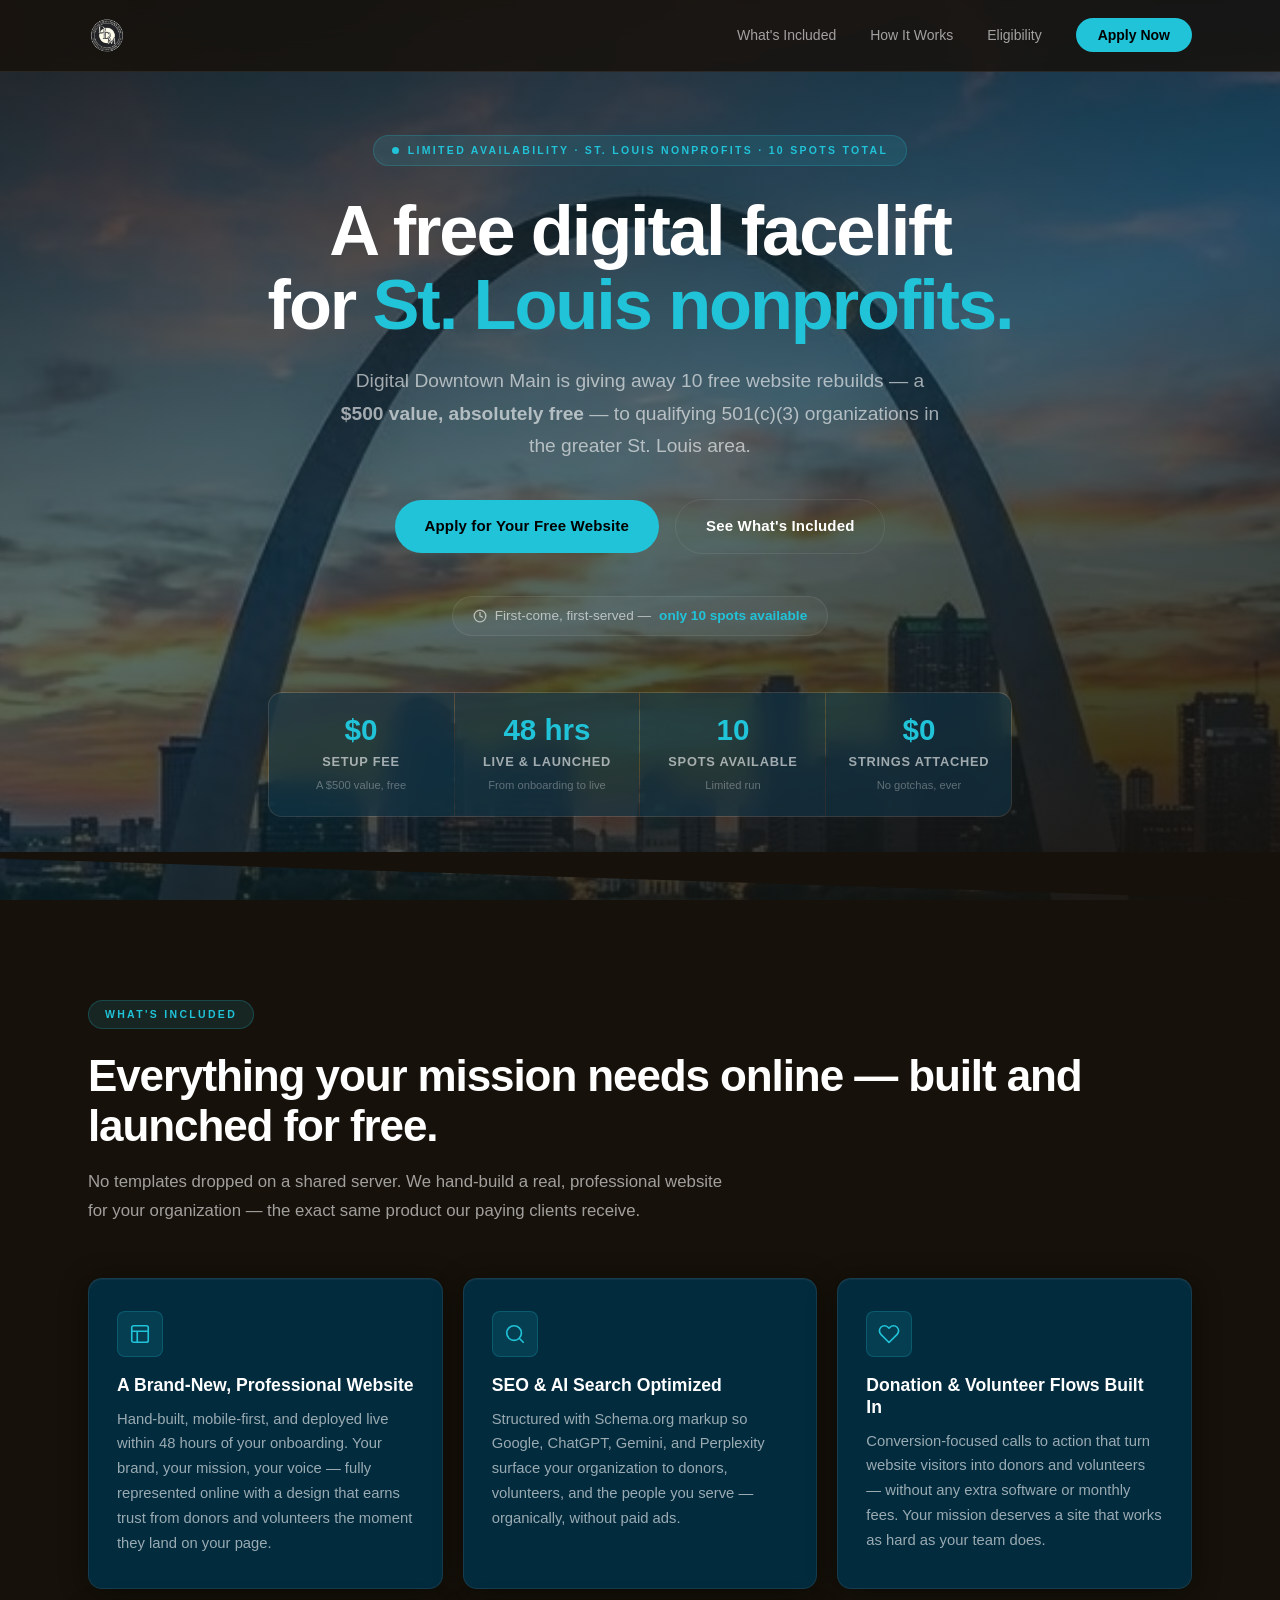
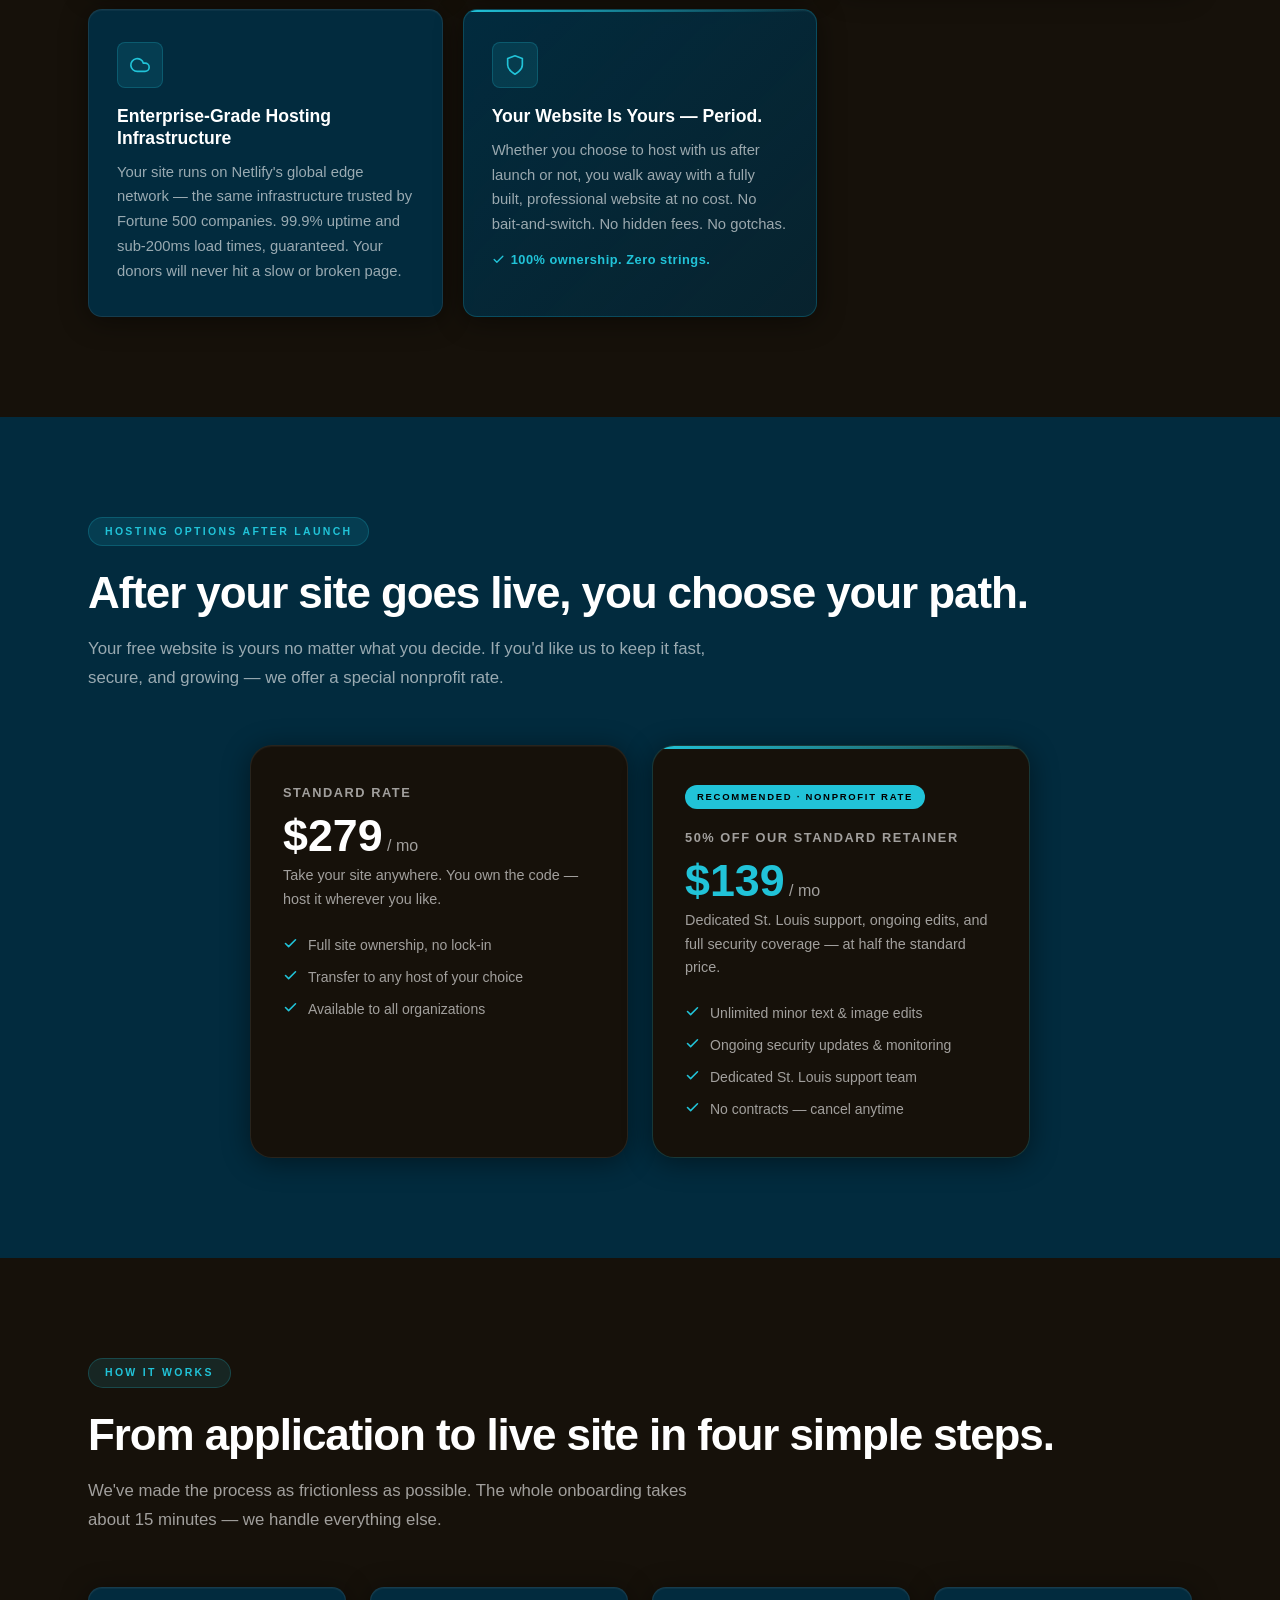
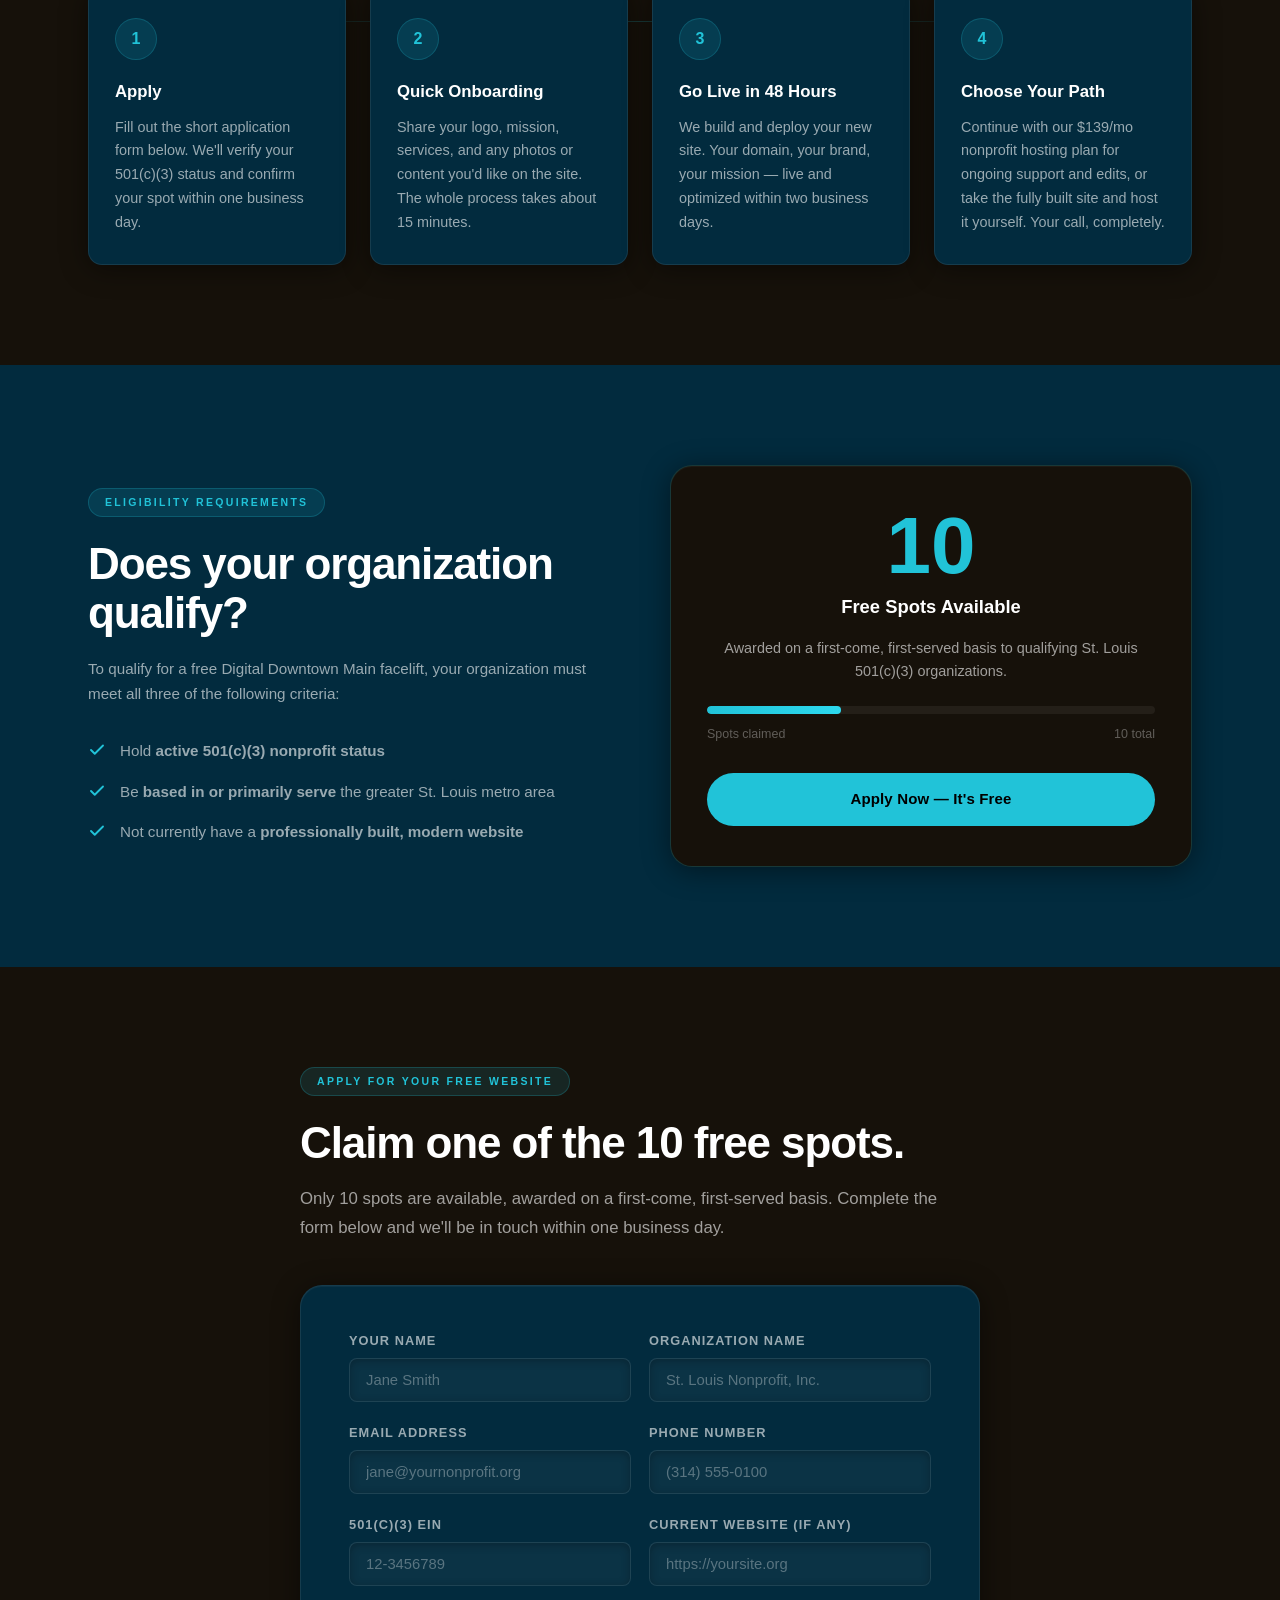
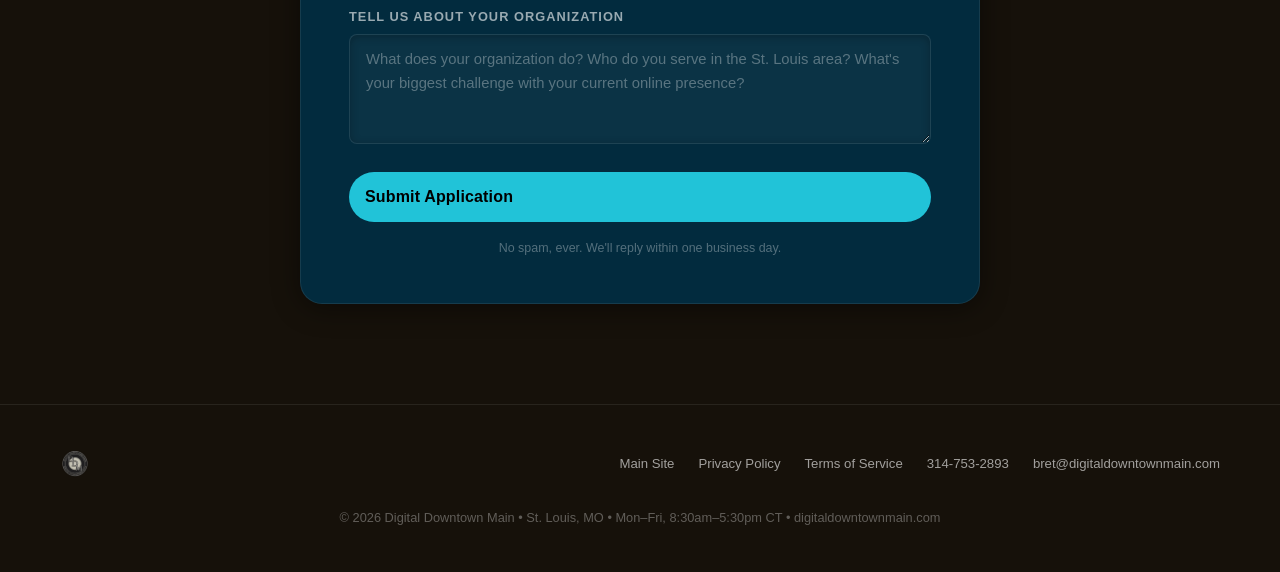
==== commit c83bef06: "update" ====
--- a/nonprofits/index.html
+++ b/nonprofits/index.html
@@ -869,8 +869,8 @@
   <!-- ===================== NAVIGATION ===================== -->
   <nav class="nav" id="nav">
     <div class="nav-inner">
-      <a href="index.html" class="nav-logo" aria-label="Digital Downtown Main Home">
-        <img src="Digital Down no BG.svg" alt="Digital Downtown Main Logo" class="logo-img">
+      <a href="../index.html" class="nav-logo" aria-label="Digital Downtown Main Home">
+        <img src="../Digital Down no BG.svg" alt="Digital Downtown Main Logo" class="logo-img">
       </a>
       <ul class="nav-links" role="list" id="nav-links">
         <li><a href="#included">What's Included</a></li>
@@ -888,7 +888,7 @@
   <!-- ===================== 1. HERO ===================== -->
   <section class="hero" id="hero" aria-label="Hero">
     <div class="hero-bg" aria-hidden="true">
-      <img src="Hero Banner Arch Photo.jpg" alt="St. Louis Gateway Arch — Digital Downtown Main serves the greater St. Louis metro area" class="hero-img">
+      <img src="../Hero Banner Arch Photo.jpg" alt="St. Louis Gateway Arch — Digital Downtown Main serves the greater St. Louis metro area" class="hero-img">
       <div class="hero-overlay"></div>
     </div>
     <div class="hero-content">
@@ -1203,14 +1203,14 @@
   <footer class="footer" aria-label="Site footer">
     <div class="footer-inner">
       <div class="footer-logo">
-        <a href="index.html" aria-label="Digital Downtown Main Home">
-          <img src="Digital Down no BG.svg" alt="Digital Downtown Main">
+        <a href="../index.html" aria-label="Digital Downtown Main Home">
+          <img src="../Digital Down no BG.svg" alt="Digital Downtown Main">
         </a>
       </div>
       <nav class="footer-links" aria-label="Footer navigation">
-        <a href="index.html">Main Site</a>
-        <a href="privacy-policy.html">Privacy Policy</a>
-        <a href="terms-of-service.html">Terms of Service</a>
+        <a href="../index.html">Main Site</a>
+        <a href="../privacy-policy.html">Privacy Policy</a>
+        <a href="../terms-of-service.html">Terms of Service</a>
         <a href="tel:3147532893">314-753-2893</a>
         <a href="mailto:bret@digitaldowntownmain.com">bret@digitaldowntownmain.com</a>
       </nav>
